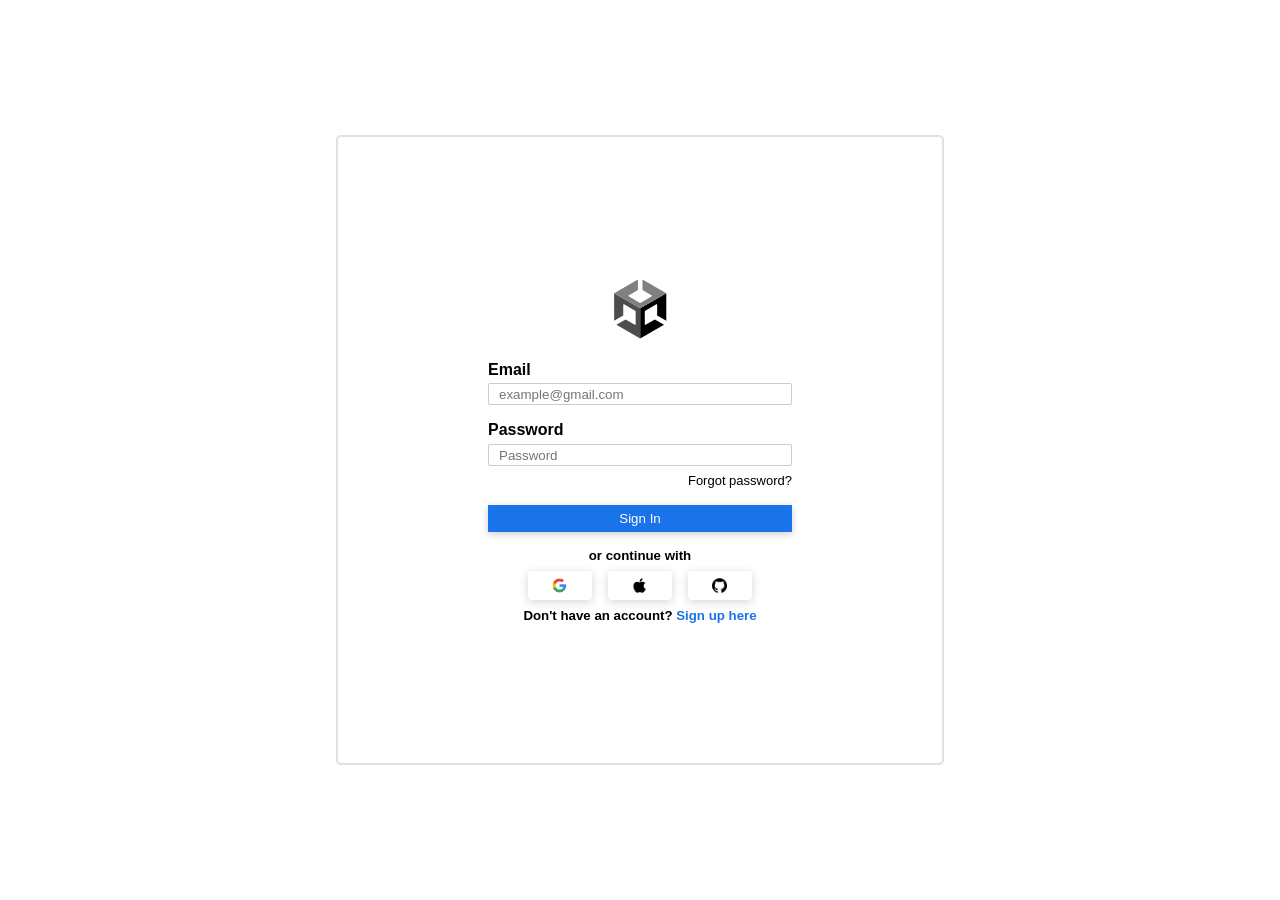
==== signin.html @ c8304ba3 "Add files via upload" ====
<!DOCTYPE html>
<html lang="en">

<head>
    <meta charset="UTF-8">
    <meta name="viewport" content="width=device-width, initial-scale=1.0">
    <link rel="stylesheet" href="style.css">
    <link rel="shortcut icon" href="/img/NSTpositivelogo.svg" type="image/x-icon">
    <title>NTS Solutions</title>
</head>

<body>
    <section class="section-container">
        <form class="form-container">
            <div class="sign-in-information">
                <a href="/index.html"><img src="/img/NSTpositivelogo.svg" alt="neutral-tech-solution-vector-logo"></a>
                <div class="e-section">
                    <h4>
                        Email
                    </h4>
                    <input type="text" placeholder="example@gmail.com">
                </div>
                <div class="pw-section">
                    <h4>
                        Password
                    </h4>
                    <input type="text" placeholder="Password">

                    <p><a href="#">Forgot password?</a></p>
                </div>
            </div>
            <button class="btn">
            Sign In
            </button>
            <div class="options-container">
                <h5>
                    or continue with
                </h5>
                <div class="triple-image-container">
                    <div class="three-class-container">
                        <img src="/img/google-logo.png" alt="google-sign-in-vector">
                    </div>
                    <div class="three-class-container">
                        <img src="/img/apple-logo.png" alt="apple-sign-in-vector">
                    </div>
                    <div class="three-class-container">
                        <img src="/img/github-logo.png" alt="github-sign-in-vector">
                    </div>
                </div>
                <h5>
                    Don't have an account? <a href="/signup.html"><span>Sign up here</span></a>
                </h5>
            </div>
        </form>
    </section>
</body>

</html>
---- style.css ----
img{
    width: 30px;
}

*{
    font-family: Arial, Helvetica, sans-serif;
    margin: 0;
    padding: 0;
    box-sizing: border-box;
    user-select: none;
}

body {
    margin: 0;
    padding: 0;
    min-height: 100vh;
    width: 100%;
    display: flex;
    justify-content: center;
    align-items: center;
}

/* INDEX CSS */

.full-stack-cuadrado{
    display: flex;
    flex-direction: column;
    justify-content: center;
    align-items: center;
    min-height: 100vh;
    text-align: center;
    gap: 1rem;
}

.doble-boton-container li, a{
    list-style: none;
    text-decoration: none;
}

.signup-buttom, .signin-buttom {
    list-style: none;
    border: none;
    background: none;
    padding: 0;
}

.signup-buttom a, .signin-buttom a {
    display: inline-block;
    text-decoration: none;
    padding: 0.4rem 1.2rem;
    border: 2px solid black;
    border-radius: 1px;
    transition: 0.2s ease-in-out;
}

.signup-buttom a {
    background-color: #ffffff;
    color: #000000;
}

.signin-buttom a {
    background-color: #000000;
    color: #ffffff;
}

.signup-buttom a:hover {
    background-color: rgb(0, 0, 0);
    color: #ffffff;
    border-color: rgb(0, 18, 18);
}

.signin-buttom a:hover {
    background-color: #fffefe;
    color: #000000;
    border-color: rgb(0, 18, 18);
}

.signup-buttom a:active, .signin-buttom a:active {
    transform: scale(0.98);
    background-color: #282828;
    color: #ffffff;
    border-color: #282828;
}

.signup-buttom a:active{
    transform: scale(0.98);
    background-color: #ffffff;
    color: #000000;
    border-color: #282828;
}

.doble-boton-container{
    display: flex;
    flex-direction: row;
    justify-content: center;
    align-items: center;
    gap: 2rem;
}


/* SIGN IN SECTION */

input {
    border-style: none;
    border: 1px solid #9797974a;
    border-radius: 3px;
    padding: 3px;
    height: 20px;
    width: 19rem;
}

input {
  border: 1px solid #ccc;
  padding: 10px;
  border-radius: 2px;
  transition: border-color 0.3s ease, box-shadow 0.3s ease;
  outline: none;
}

input:focus {
  border-color: #1A73E8;
  box-shadow: 0 0 7px #1A73E8;
}

.section-container{
    display: flex;
    justify-content: center;
    align-items: center;
    padding: 6rem;
}

.form-container{
    display: flex;
    flex-direction: column;
    justify-content: center;
    align-items: center;
    height: 70vh;
    text-align: left;
    gap: 1em;
    width: 70vh;
    border: #c8c8c88a 2px solid;
    border-radius: 5px;
}

.form-container button{
    background-color: #1A73E8;
    padding: 0.3rem;
    cursor: pointer;
    width: 19rem;
    box-shadow: 0px 2px 8px 0 rgba(15, 0, 0, 0.2);
    color: #ffffff;
    transition: background-color 0.3s ease, transform 0.2s ease;
    border: #1A73E8 1px solid;
}

.form-container button:hover{
    background-color: #1a73e83e;
    color: #1A73E8;
    border: #1a73e83e 1px solid;
}

.form-container button:active{
    background-color: #71afff3e;
}

h5 span{
    color: #1A73E8;
    transition: 0.3s ease, transform 0.2s ease;
}

h5 span:hover{
    color: #348cfe;
    text-decoration: underline;
}

.e-section,
.pw-section{
    display: flex;
    flex-direction: column;
    gap: 0.3rem;
}

.pw-section p a{
    font-size: small;
    color: #000000;
}

.pw-section p a:hover{
    text-decoration: underline;
    transition: 0.3s ease, transform 0.2s ease;
    color: #1A73E8;
}

.sign-in-information {
    display: flex;
    flex-direction: column;
    align-items: center;
    justify-content: center;
    gap: 1rem;
}

.sign-in-information img{
    width: 4rem;
}

.sign-in-information p, a{
    text-align: end;
}

.options-container{
    display: flex;
    flex-direction: column;
    justify-content: center;
    align-items: center;
    gap: 0.5rem;
}

.triple-image-container{
    display: flex;
    flex-direction: row;
    gap: 1rem;
}

.triple-image-container img{
    width: 15px
}

.three-class-container{
    background-color: #ffffff;
    padding: 0.4rem;
    width: 4rem;
    align-items: center;
    display: flex;
    flex-direction: column;
    cursor: pointer;
    border: 1px solid #ffffff;
    box-shadow: 0px 2px 8px 0 rgba(45, 45, 45, 0.2);
    border-radius: 3px;
    transition: background-color 0.3s ease, transform 0.2s ease;
}

.three-class-container:hover{
    background-color: #efeeee;
    border: 1px solid #efeeee;
}

/* SIGN UP SECTION */

.section-container{
    display: flex;
    justify-content: center;
    align-items: center;
    padding: 6rem;
    width: 50rem;
}

.media-container{
    display: flex;
    justify-content: center;
    flex-direction: column;
    align-items: center;
    height: 70vh;
    text-align: left;
    gap: 1em;
    width: 70vh;
    border: #c8c8c88a 2px solid;
    border-radius: 5px;
}

.media-container p{
    font-size: small;
}

.sign_up_button{
    padding: 0.3rem;
    width: 4rem;
    background-color: #1A73E8;
    cursor: pointer;
    box-shadow: 0px 2px 8px 0 rgba(15, 0, 0, 0.2);
    color: #ffffff;
    transition: background-color 0.3s ease, transform 0.2s ease;
    border: #1A73E8 1px solid;
    border-radius: 3px;
}

.sign_up_button:hover{
    background-color: #5da1fa;
    color: #ffffff;
    border: #5da1fa 1px solid
}

.sign_up_button:active{
    background-color: #7db5ff;
}

#log-in-button{
    color: #89bafa;
}

#log-in-button:hover{
    text-decoration: underline;
    transition: 0.3s ease, transform 0.2s ease;
    color: #1A73E8;
}

#log-in-button:active{
    color: #05387a;
}

#logo-nts{
    width: 4rem;
}

.google_log_in{
    display: flex;
    justify-content: center;
    align-items: center;
    gap: 1rem
}

.google_log_in button{
    display: flex;
    justify-content: center;
    align-items: center;
    gap: 0.4em;
    padding: 0.3rem;
    background-color: #ffffff;
    cursor: pointer;
    box-shadow: 0px 2px 8px 0 rgba(15, 0, 0, 0.2);
    color: #000000;
    transition: background-color 0.3s ease, transform 0.2s ease;
    border: #e5e9ef 1px solid;
    border-radius: 4px;
}

.google_log_in button:hover{
    background-color: #f1f1f1;
}

.google_log_in button:active{
    background-color: #e7e5e5;
}

.google_log_in img{
    width: 1.2rem;
}
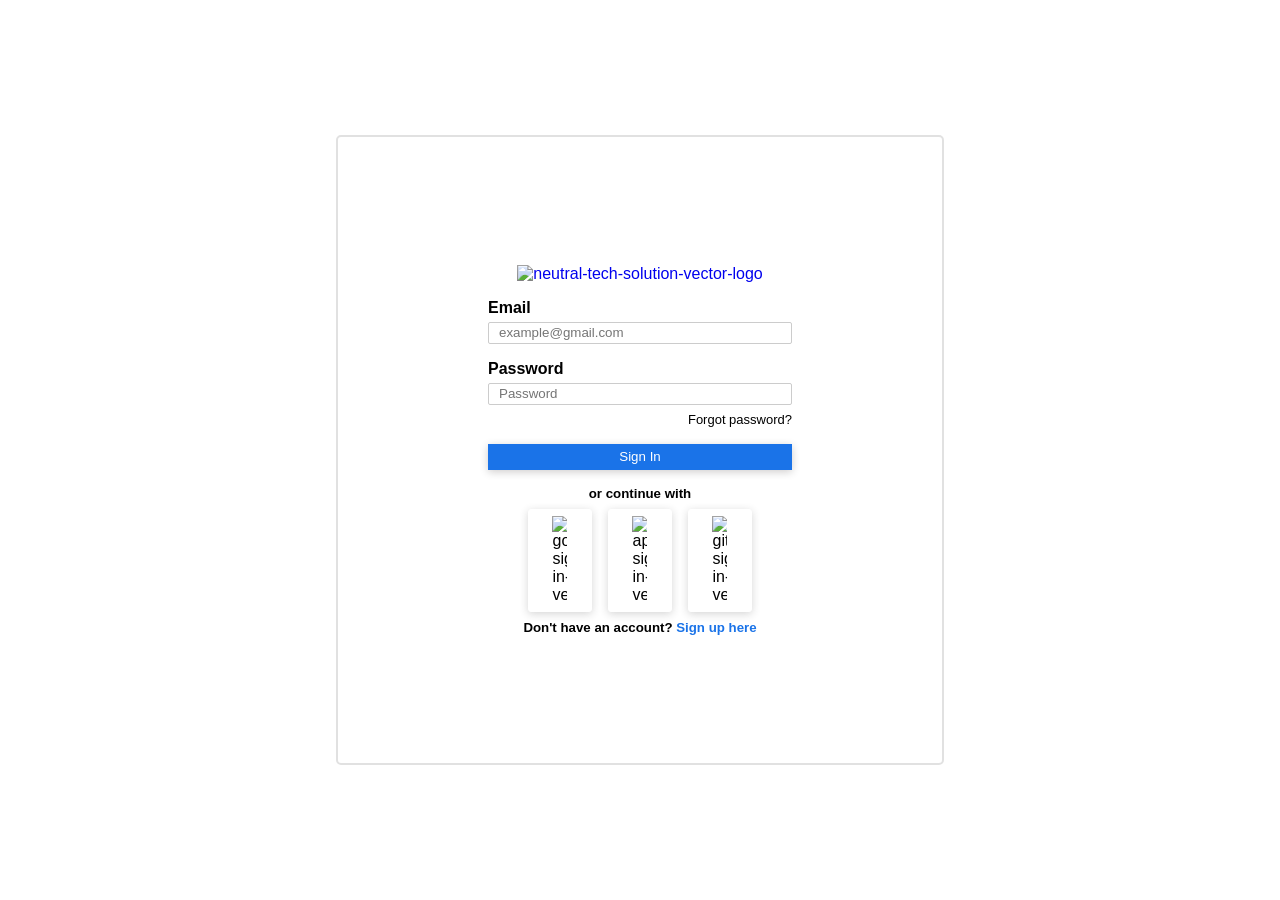
==== commit 76a6baaf: "Correct file paths in signin.html Fixed incorrect file paths for images and favicon." ====
--- a/signin.html
+++ b/signin.html
@@ -5,7 +5,7 @@
     <meta charset="UTF-8">
     <meta name="viewport" content="width=device-width, initial-scale=1.0">
     <link rel="stylesheet" href="style.css">
-    <link rel="shortcut icon" href="/img/NSTpositivelogo.svg" type="image/x-icon">
+    <link rel="shortcut icon" href="..img/NSTpositivelogo.svg" type="image/x-icon">
     <title>NTS Solutions</title>
 </head>
 
@@ -13,7 +13,7 @@
     <section class="section-container">
         <form class="form-container">
             <div class="sign-in-information">
-                <a href="/index.html"><img src="/img/NSTpositivelogo.svg" alt="neutral-tech-solution-vector-logo"></a>
+                <a href="index.html"><img src="..img/NSTpositivelogo.svg" alt="neutral-tech-solution-vector-logo"></a>
                 <div class="e-section">
                     <h4>
                         Email
@@ -38,21 +38,21 @@
                 </h5>
                 <div class="triple-image-container">
                     <div class="three-class-container">
-                        <img src="/img/google-logo.png" alt="google-sign-in-vector">
+                        <img src="..img/google-logo.png" alt="google-sign-in-vector">
                     </div>
                     <div class="three-class-container">
-                        <img src="/img/apple-logo.png" alt="apple-sign-in-vector">
+                        <img src="..img/apple-logo.png" alt="apple-sign-in-vector">
                     </div>
                     <div class="three-class-container">
-                        <img src="/img/github-logo.png" alt="github-sign-in-vector">
+                        <img src="..img/github-logo.png" alt="github-sign-in-vector">
                     </div>
                 </div>
                 <h5>
-                    Don't have an account? <a href="/signup.html"><span>Sign up here</span></a>
+                    Don't have an account? <a href="signup.html"><span>Sign up here</span></a>
                 </h5>
             </div>
         </form>
     </section>
 </body>
 
-</html>+</html>
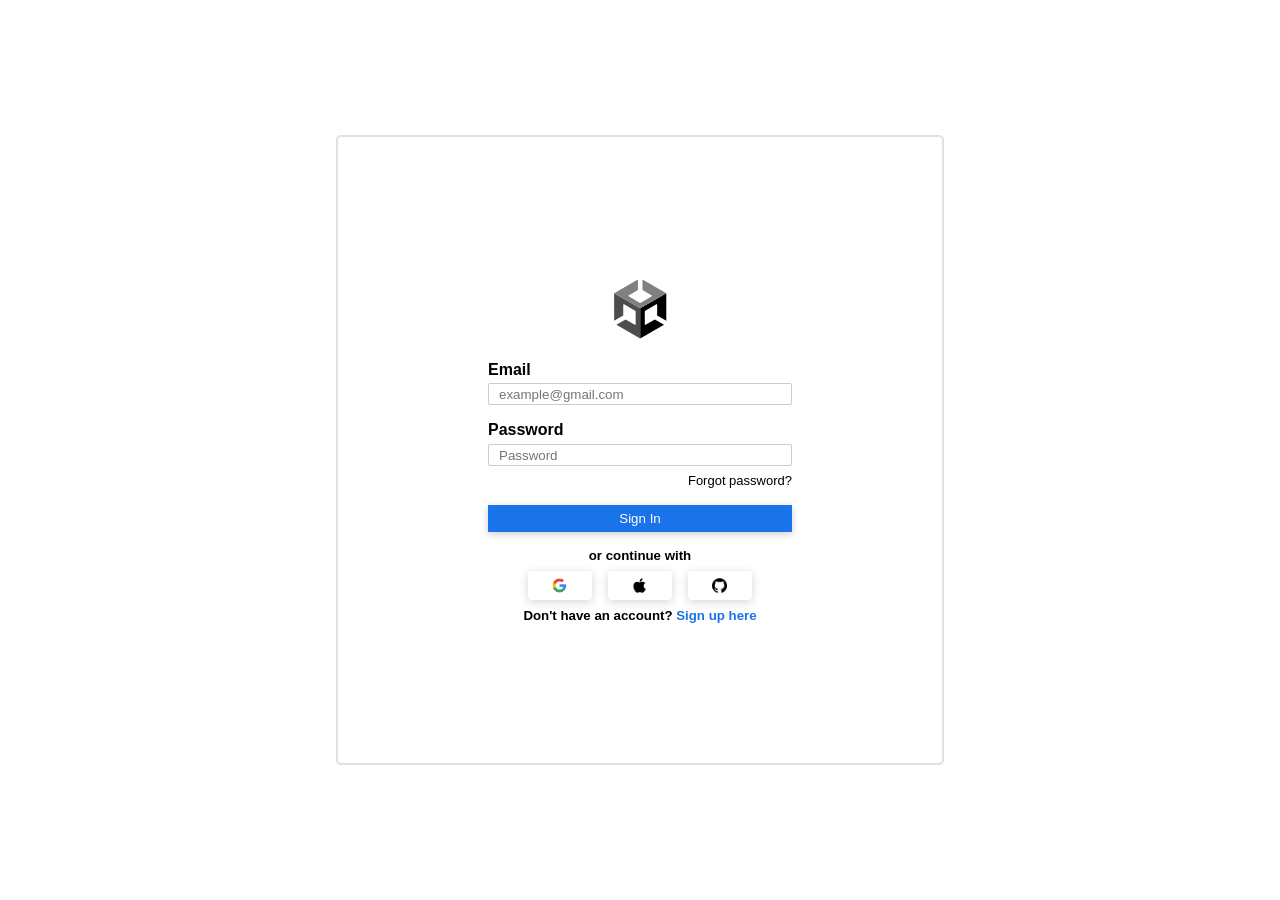
==== commit 7f6a41d2: "Fix image paths and correct HTML syntax Updated image paths and fixed HTML structure." ====
--- a/signin.html
+++ b/signin.html
@@ -5,7 +5,7 @@
     <meta charset="UTF-8">
     <meta name="viewport" content="width=device-width, initial-scale=1.0">
     <link rel="stylesheet" href="style.css">
-    <link rel="shortcut icon" href="..img/NSTpositivelogo.svg" type="image/x-icon">
+    <link rel="shortcut icon" href="img/NSTpositivelogo.svg" type="image/x-icon">
     <title>NTS Solutions</title>
 </head>
 
@@ -13,7 +13,7 @@
     <section class="section-container">
         <form class="form-container">
             <div class="sign-in-information">
-                <a href="index.html"><img src="..img/NSTpositivelogo.svg" alt="neutral-tech-solution-vector-logo"></a>
+                <a href="index.html"><img src="img/NSTpositivelogo.svg" alt="neutral-tech-solution-vector-logo"></a>
                 <div class="e-section">
                     <h4>
                         Email
@@ -38,13 +38,13 @@
                 </h5>
                 <div class="triple-image-container">
                     <div class="three-class-container">
-                        <img src="..img/google-logo.png" alt="google-sign-in-vector">
+                        <img src="img/google-logo.png" alt="google-sign-in-vector">
                     </div>
                     <div class="three-class-container">
-                        <img src="..img/apple-logo.png" alt="apple-sign-in-vector">
+                        <img src="img/apple-logo.png" alt="apple-sign-in-vector">
                     </div>
                     <div class="three-class-container">
-                        <img src="..img/github-logo.png" alt="github-sign-in-vector">
+                        <img src="img/github-logo.png" alt="github-sign-in-vector">
                     </div>
                 </div>
                 <h5>
